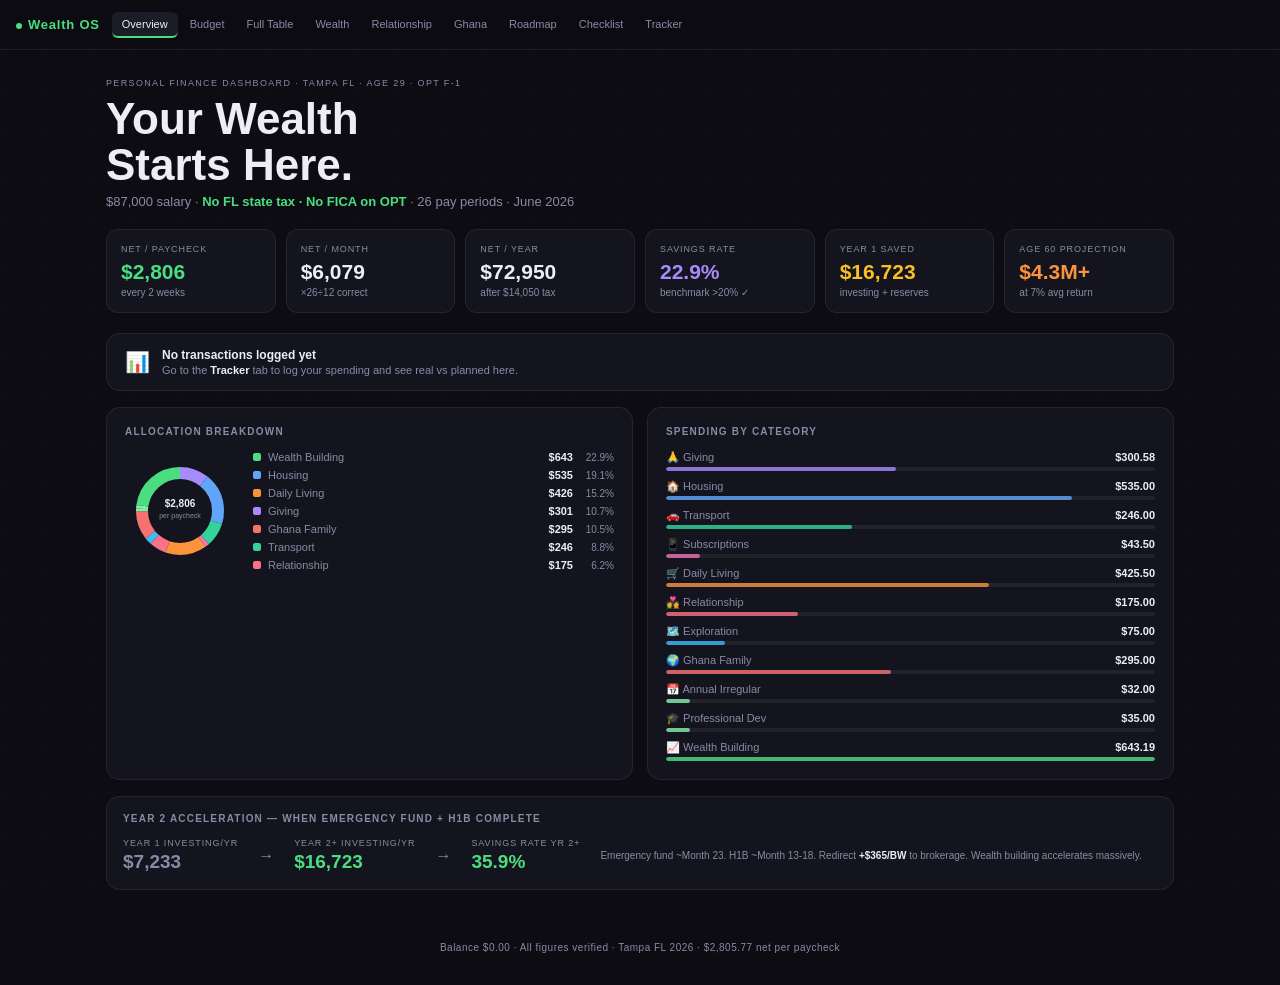
==== index.html @ f1caf2bc "Initial commit: WealthOS personal finance dashboard Pure HTML/CSS/vanilla JS single-page app with da" ====
<!DOCTYPE html>
<html lang="en">
<head>
  <meta charset="UTF-8">
  <meta name="viewport" content="width=device-width, initial-scale=1.0">
  <!-- SEO & Social -->
  <title>Wealth OS — Tampa 2026</title>
  <meta name="description" content="Personal finance and wealth management dashboard. $87K salary, F-1 OPT, Tampa FL — building wealth from day one.">
  <meta property="og:title" content="Wealth OS — Tampa 2026">
  <meta property="og:description" content="Personal finance dashboard: budget, wealth building, Ghana remittance, and 31-year roadmap.">
  <meta property="og:type" content="website">
  <meta name="theme-color" content="#4ade80">

  <!-- PWA -->
  <link rel="manifest" href="manifest.json">

  <!-- Stylesheets -->
  <link rel="stylesheet" href="css/styles.css">
  <link rel="stylesheet" href="css/print.css">
</head>
<body>

  <!-- Skip Navigation Link (accessibility) -->
  <a href="#overview" id="skip-link">Skip to main content</a>

  <!-- Navigation / Tablist -->
  <nav id="nav" aria-label="Dashboard sections">
    <span id="navbrand" aria-label="Wealth OS Dashboard"><span class="dot" aria-hidden="true"></span>Wealth OS</span>

    <div role="tablist" aria-label="Dashboard tabs" style="display:flex;gap:2px;flex-wrap:wrap">
      <button id="tab-overview"  class="ntab on" role="tab" data-tab="overview"  aria-selected="true"  aria-controls="overview">Overview</button>
      <button id="tab-budget"    class="ntab"    role="tab" data-tab="budget"    aria-selected="false" aria-controls="budget">Budget</button>
      <button id="tab-table"     class="ntab"    role="tab" data-tab="table"     aria-selected="false" aria-controls="table">Full Table</button>
      <button id="tab-wealth"    class="ntab"    role="tab" data-tab="wealth"    aria-selected="false" aria-controls="wealth">Wealth</button>
      <button id="tab-dating"    class="ntab"    role="tab" data-tab="dating"    aria-selected="false" aria-controls="dating">Relationship</button>
      <button id="tab-ghana"     class="ntab"    role="tab" data-tab="ghana"     aria-selected="false" aria-controls="ghana">Ghana</button>
      <button id="tab-roadmap"   class="ntab"    role="tab" data-tab="roadmap"   aria-selected="false" aria-controls="roadmap">Roadmap</button>
      <button id="tab-checklist" class="ntab"    role="tab" data-tab="checklist" aria-selected="false" aria-controls="checklist">Checklist</button>
      <button id="tab-tracker"   class="ntab"    role="tab" data-tab="tracker"   aria-selected="false" aria-controls="tracker">Tracker</button>
    </div>
  </nav>

  <main>

    <!-- ── Overview ───────────────────────────────────────────────────────── -->
    <section class="sec on" id="overview" role="tabpanel" aria-labelledby="tab-overview" aria-hidden="false" tabindex="-1">
      <div style="padding:8px 0 20px">
        <div style="font-size:9px;letter-spacing:.15em;text-transform:uppercase;color:var(--muted);margin-bottom:8px">
          Personal Finance Dashboard · Tampa FL · Age 29 · OPT F-1
        </div>
        <h1 style="font-size:clamp(26px,4vw,44px);font-weight:800;line-height:1.05;margin-bottom:6px">
          Your Wealth<br>Starts Here.
        </h1>
        <p style="font-size:13px;color:var(--muted)">
          $87,000 salary · <span style="color:var(--green);font-weight:600">No FL state tax · No FICA on OPT</span> · 26 pay periods · June 2026
        </p>
      </div>

      <div class="kgrid" id="kgrid" aria-label="Key financial metrics"></div>

      <!-- Live spending pulse — populated by renderOverviewTrackerPulse() -->
      <div id="overview-tracker-pulse" style="margin-bottom:16px"></div>

      <div class="g2">
        <div class="card fi">
          <div class="card-title">Allocation breakdown</div>
          <div class="donut-inner">
            <svg id="donutSvg" width="110" height="110" viewBox="0 0 110 110" style="flex-shrink:0"></svg>
            <div class="dleg" id="dleg" aria-label="Category allocation legend"></div>
          </div>
        </div>
        <div class="card fi">
          <div class="card-title">Spending by category</div>
          <div class="blist" id="blist"></div>
        </div>
      </div>

      <div class="accel" aria-label="Year 2 wealth acceleration summary">
        <div class="card-title">Year 2 acceleration — when emergency fund + H1B complete</div>
        <div class="acrow">
          <div class="acn"><div class="acl">Year 1 investing/yr</div><div class="acv" style="color:var(--muted)">$7,233</div></div>
          <div class="arr" aria-hidden="true">→</div>
          <div class="acn"><div class="acl">Year 2+ investing/yr</div><div class="acv" style="color:var(--green)">$16,723</div></div>
          <div class="arr" aria-hidden="true">→</div>
          <div class="acn"><div class="acl">Savings rate yr 2+</div><div class="acv" style="color:var(--green)">35.9%</div></div>
          <p class="acnote">Emergency fund ~Month 23. H1B ~Month 13-18. Redirect <strong style="color:var(--text)">+$365/BW</strong> to brokerage. Wealth building accelerates massively.</p>
        </div>
      </div>
    </section>

    <!-- ── Budget ──────────────────────────────────────────────────────────── -->
    <section class="sec" id="budget" role="tabpanel" aria-labelledby="tab-budget" aria-hidden="true" tabindex="-1">
      <div class="sbar">
        <label for="sinp" class="sr-only">Search budget items</label>
        <span class="sico" aria-hidden="true">⌕</span>
        <input class="sinp" type="search" id="sinp" placeholder="Search items..." autocomplete="off">
      </div>
      <div class="vtog" role="group" aria-label="Budget period view" id="budgetVtog">
        <button class="vtb on" aria-pressed="true"  data-view="bw">Biweekly</button>
        <button class="vtb"    aria-pressed="false" data-view="mo">Monthly</button>
        <button class="vtb"    aria-pressed="false" data-view="yr">Annual</button>
      </div>
      <div class="bgrid" id="bgrid"></div>
    </section>

    <!-- ── Full Table ──────────────────────────────────────────────────────── -->
    <section class="sec" id="table" role="tabpanel" aria-labelledby="tab-table" aria-hidden="true" tabindex="-1">
      <div class="vtog" role="group" aria-label="Table period view" id="tableVtog">
        <button class="vtb on" aria-pressed="true"  data-view="bw">Biweekly</button>
        <button class="vtb"    aria-pressed="false" data-view="mo">Monthly</button>
        <button class="vtb"    aria-pressed="false" data-view="yr">Annual</button>
      </div>
      <div class="table-actions">
        <button class="tact-btn primary" id="btnExportCSV" aria-label="Export budget table as CSV file">
          ↓ Export CSV
        </button>
        <button class="tact-btn" id="btnPrint" aria-label="Print this budget table">
          ⎙ Print
        </button>
      </div>
      <div class="card">
        <div class="twrap">
          <table id="ftable">
            <caption class="sr-only">Full budget breakdown — all income and expense line items</caption>
          </table>
        </div>
      </div>
    </section>

    <!-- ── Wealth ──────────────────────────────────────────────────────────── -->
    <section class="sec" id="wealth" role="tabpanel" aria-labelledby="tab-wealth" aria-hidden="true" tabindex="-1">
      <div class="pgrid" id="pgrid" aria-label="Wealth goal progress"></div>
      <div class="g2" style="margin-bottom:14px">
        <div class="card" style="grid-column:1/-1">
          <div class="card-title">Portfolio projection — 7% avg annual return</div>
          <div class="tl" id="tl" style="margin-top:8px" aria-label="31-year wealth projection timeline"></div>
        </div>
      </div>
      <div class="card">
        <div class="card-title">401k &amp; HSA — pre-tax, not in net budget — ask HR Day 1</div>
        <div style="font-size:11px;color:var(--muted);line-height:1.7;max-width:640px">
          <strong style="color:var(--text)">401k match:</strong> If employer matches 4% of $87K =
          <strong style="color:var(--green)">$3,480/yr FREE</strong>.
          Never appears in net take-home — HR deducts pre-tax. Contribute minimum to capture full match on Day 1.
          At 7% over 31 years = <strong style="color:var(--green)">+$380,000+</strong> at retirement.<br><br>
          <strong style="color:var(--text)">HSA:</strong> If employer offers High-Deductible Health Plan, open an HSA immediately.
          Triple tax advantage: pre-tax contributions, tax-free growth, tax-free medical withdrawals. 2026 limit: $4,150/yr.
        </div>
      </div>
    </section>

    <!-- ── Relationship ────────────────────────────────────────────────────── -->
    <section class="sec" id="dating" role="tabpanel" aria-labelledby="tab-dating" aria-hidden="true" tabindex="-1">
      <div class="kgrid" style="margin-bottom:20px" aria-label="Relationship budget metrics">
        <div class="kpi"><div class="kl">Dating/paycheck</div><div class="kv" style="color:var(--orange)">$175</div><div class="ks">6.2% of net</div></div>
        <div class="kpi"><div class="kl">Annual cost</div><div class="kv">$2,836</div><div class="ks">excl ring &amp; wedding</div></div>
        <div class="kpi"><div class="kl">Ring fund/yr</div><div class="kv" style="color:var(--gold)">$1,300</div><div class="ks">ready ~age 32</div></div>
        <div class="kpi"><div class="kl">Wedding fund/yr</div><div class="kv" style="color:var(--purple)">$650</div><div class="ks">target $8-12K</div></div>
      </div>
      <h2 class="sh">Budget breakdown</h2>
      <div class="dgrid" id="dbudg"></div>
      <h2 class="sh">Annual occasions</h2>
      <div class="dgrid" id="docc"></div>
      <h2 class="sh">Free &amp; cheap Tampa dates</h2>
      <div class="dgrid" id="dfree"></div>
      <h2 class="sh">Marriage milestones</h2>
      <div class="dgrid" id="dmarr"></div>
    </section>

    <!-- ── Ghana ──────────────────────────────────────────────────────────── -->
    <section class="sec" id="ghana" role="tabpanel" aria-labelledby="tab-ghana" aria-hidden="true" tabindex="-1">
      <div class="ghl" role="region" aria-label="Ghana family support overview">
        <div class="ghlt"><span aria-hidden="true">🌍</span> You carry 9 people. This is their lifeline.</div>
        <div class="ghpills" aria-label="Key remittance facts">
          <div class="ghp"><strong>$295/BW</strong> total</div>
          <div class="ghp"><strong>$7,670/yr</strong> annual</div>
          <div class="ghp"><strong>10.5%</strong> of net</div>
          <div class="ghp">Use <strong>Lemfi/Sendwave</strong> — fees 0-1%</div>
          <div class="ghp"><strong>NEVER</strong> Western Union (5-8% fees)</div>
          <div class="ghp">Drops to <strong>9.4%</strong> after emergency fund hits $1,500</div>
        </div>
      </div>
      <div class="bgrid" id="ggrid"></div>
      <div class="card" style="margin-top:14px">
        <div class="card-title">Long-term Ghana plan</div>
        <div id="gplan" style="display:flex;flex-direction:column;gap:12px;margin-top:4px"></div>
      </div>
    </section>

    <!-- ── Roadmap ────────────────────────────────────────────────────────── -->
    <section class="sec" id="roadmap" role="tabpanel" aria-labelledby="tab-roadmap" aria-hidden="true" tabindex="-1">
      <div class="rgrid" id="rgrid" aria-label="5-phase wealth and career roadmap"></div>
    </section>

    <!-- ── Checklist ──────────────────────────────────────────────────────── -->
    <section class="sec" id="checklist" role="tabpanel" aria-labelledby="tab-checklist" aria-hidden="true" tabindex="-1">
      <div style="margin-bottom:14px">
        <div style="font-size:9px;color:var(--muted);letter-spacing:.1em;text-transform:uppercase;margin-bottom:5px">Progress</div>
        <div class="cpbar" role="progressbar" aria-valuemin="0" aria-valuemax="100" aria-valuenow="0">
          <div class="cpfill" id="cpfill"></div>
        </div>
        <div id="ccount" style="font-size:10px;color:var(--muted);margin-top:4px" aria-live="polite" aria-atomic="true"></div>
      </div>
      <div class="clist" id="clist" aria-label="Action checklist — click to mark complete"></div>
    </section>


    <!-- ── Tracker ──────────────────────────────────────────────────────────── -->
    <section class="sec" id="tracker" role="tabpanel" aria-labelledby="tab-tracker" aria-hidden="true" tabindex="-1">

      <!-- Period navigation header -->
      <div id="tracker-period-header"></div>

      <!-- KPI summary -->
      <div class="kgrid" id="tracker-kpis" aria-label="Pay period spending summary"></div>

      <!-- Insights strip -->
      <div class="card" style="margin-bottom:14px;padding:12px 16px">
        <div class="card-title" style="margin-bottom:8px">Pulse</div>
        <div id="tracker-insights"></div>
      </div>

      <div class="g2" style="margin-bottom:14px">
        <!-- Add transaction form -->
        <div class="card fi">
          <div class="card-title">Log a transaction</div>
          <div id="tracker-form-container" style="margin-top:10px"></div>
        </div>

        <!-- Planned vs Actual chart -->
        <div class="card fi" style="overflow-y:auto;max-height:520px">
          <div class="card-title">Planned vs actual — this period</div>
          <div id="tracker-chart" style="margin-top:10px"></div>
        </div>
      </div>

      <!-- Transaction log -->
      <div class="card">
        <div class="card-title">Transaction log</div>
        <div id="tracker-log"></div>
      </div>

      <!-- Backup & Restore -->
      <div id="tracker-backup"></div>

    </section>

  </main>

  <footer style="text-align:center;padding:32px 16px;font-size:10px;color:var(--muted);letter-spacing:.05em;position:relative;z-index:1" role="contentinfo">
    Balance $0.00 · All figures verified · Tampa FL 2026 · $2,805.77 net per paycheck
  </footer>

  <!-- Scripts: data first, then tracker, then app logic -->
  <script src="js/data.js" defer></script>
  <script src="js/tracker.js" defer></script>
  <script src="js/app.js" defer></script>

</body>
</html>
---- css/styles.css ----
/* ─── Reset & Design Tokens ──────────────────────────────────────────────── */
*, *::before, *::after { margin: 0; padding: 0; box-sizing: border-box; }

:root {
  --bg:     #0c0c12;
  --surf:   #14141e;
  --surf2:  #1c1c28;
  --border: rgba(255,255,255,0.07);
  --brig:   rgba(255,255,255,0.13);
  --text:   #ededf5;
  --muted:  #8a8aa6; /* WCAG AA: 5.3:1 on --bg — upgraded from #6a6a80 (3.8:1 fail) */
  --green:  #4ade80;
  --purple: #a78bfa;
  --orange: #fb923c;
  --gold:   #fbbf24;
  --red:    #f87171;
  --blue:   #60a5fa;
  --teal:   #2dd4bf;
  --pink:   #f472b6;
}

/* ─── Base ───────────────────────────────────────────────────────────────── */
body {
  font-family: -apple-system, BlinkMacSystemFont, 'Segoe UI', sans-serif;
  background: var(--bg);
  color: var(--text);
  min-height: 100vh;
}
/* overflow-x:hidden removed — can break position:sticky and clip fixed children */

body::before {
  content: '';
  position: fixed;
  inset: 0;
  background-image:
    linear-gradient(rgba(255,255,255,0.012) 1px, transparent 1px),
    linear-gradient(90deg, rgba(255,255,255,0.012) 1px, transparent 1px);
  background-size: 44px 44px;
  pointer-events: none;
  z-index: 0;
}

/* ─── Accessibility Utilities ─────────────────────────────────────────────── */
.sr-only {
  position: absolute;
  width: 1px;
  height: 1px;
  padding: 0;
  margin: -1px;
  overflow: hidden;
  clip: rect(0,0,0,0);
  white-space: nowrap;
  border: 0;
}

/* Skip link — visible on focus only */
#skip-link {
  position: absolute;
  top: -100%;
  left: 16px;
  z-index: 200;
  padding: 8px 16px;
  background: var(--green);
  color: #000;
  font-weight: 700;
  font-size: 13px;
  border-radius: 0 0 8px 8px;
  text-decoration: none;
  transition: top 0.15s;
}
#skip-link:focus {
  top: 0;
}

/* Focus visible — keyboard users get a clear ring */
:focus-visible {
  outline: 2px solid var(--green);
  outline-offset: 2px;
}
:focus:not(:focus-visible) {
  outline: none;
}

/* ─── Navigation ──────────────────────────────────────────────────────────── */
#nav {
  position: sticky;
  top: 0;
  z-index: 50;
  background: rgba(12,12,18,0.95);
  border-bottom: 1px solid var(--border);
  padding: 0 16px;
  display: flex;
  align-items: center;
  gap: 2px;
  min-height: 50px;
  flex-wrap: wrap;
}

/* Backdrop-filter with progressive enhancement fallback */
@supports (backdrop-filter: blur(1px)) {
  #nav { backdrop-filter: blur(16px); }
}
@supports not (backdrop-filter: blur(1px)) {
  #nav { background: rgba(12,12,18,0.98); }
}

#navbrand {
  font-size: 13px;
  font-weight: 700;
  color: var(--green);
  letter-spacing: .06em;
  margin-right: 10px;
  white-space: nowrap;
}

.ntab {
  font-size: 11px;
  font-weight: 500;
  color: var(--muted);
  background: none;
  border: none;
  cursor: pointer;
  padding: 6px 10px;
  border-radius: 6px;
  transition: color .15s, background-color .15s, border-color .15s; /* explicit — avoids animating layout props */
  white-space: nowrap;
  border-bottom: 2px solid transparent;
}
.ntab:hover  { color: var(--text); background: var(--surf2); }
.ntab.on     { color: var(--text); background: var(--surf2); border-bottom-color: var(--green); }

/* ─── Sections / Tab Panels ──────────────────────────────────────────────── */
.sec {
  display: none;
  padding: 20px 16px;
  max-width: 1100px;
  margin: 0 auto;
  position: relative;
  z-index: 1;
}
.sec.on { display: block; }
.sec:focus:not(:focus-visible) { outline: none; } /* Suppress mouse-click outline only; keyboard focus ring preserved */

/* ─── Cards ───────────────────────────────────────────────────────────────── */
.card {
  background: var(--surf);
  border: 1px solid var(--border);
  border-radius: 14px;
  padding: 18px;
  transition: border-color .2s;
}
.card:hover { border-color: var(--brig); }

.card-title {
  font-size: 10px;
  letter-spacing: .12em;
  text-transform: uppercase;
  color: var(--muted);
  margin-bottom: 14px;
  font-weight: 600;
}

/* ─── KPI Grid ────────────────────────────────────────────────────────────── */
.kgrid { display: grid; grid-template-columns: repeat(auto-fit, minmax(140px,1fr)); gap: 10px; margin-bottom: 20px; }

.kpi {
  background: var(--surf);
  border: 1px solid var(--border);
  border-radius: 12px;
  padding: 14px;
  transition: border-color .2s, transform .2s; /* explicit — avoids reflow-triggering transitions */
}
.kpi:hover { border-color: var(--brig); transform: translateY(-1px); }

.kl { font-size: 9px; letter-spacing: .1em; text-transform: uppercase; color: var(--muted); margin-bottom: 6px; }
.kv { font-size: 21px; font-weight: 700; }
.ks { font-size: 10px; color: var(--muted); margin-top: 3px; }

/* ─── 2-Column Grid ──────────────────────────────────────────────────────── */
.g2 { display: grid; grid-template-columns: 1fr 1fr; gap: 14px; margin-bottom: 16px; }
@media (max-width: 600px) { .g2 { grid-template-columns: 1fr; } }

/* ─── Donut Chart ─────────────────────────────────────────────────────────── */
.donut-inner { display: flex; align-items: center; gap: 18px; }
.dleg        { flex: 1; display: flex; flex-direction: column; gap: 6px; }
.dli         { display: flex; align-items: center; gap: 7px; font-size: 11px; }
.dlid        { width: 8px; height: 8px; border-radius: 2px; flex-shrink: 0; }
.dlin        { flex: 1; color: var(--muted); }
.dliv        { font-size: 11px; font-weight: 600; }
.dlip        { font-size: 10px; color: var(--muted); min-width: 34px; text-align: right; }

/* ─── Spending Bars ───────────────────────────────────────────────────────── */
.blist { display: flex; flex-direction: column; gap: 9px; }
.bitem .bh { display: flex; justify-content: space-between; font-size: 11px; margin-bottom: 3px; }
.bname  { color: var(--muted); }
.bamnt  { font-weight: 600; }
.btrack { height: 4px; background: rgba(255,255,255,0.06); border-radius: 99px; overflow: hidden; }
.bfill  { height: 100%; border-radius: 99px; }

/* ─── View Toggle (Biweekly / Monthly / Annual) ──────────────────────────── */
.vtog {
  display: flex;
  gap: 3px;
  background: var(--surf);
  border: 1px solid var(--border);
  border-radius: 7px;
  padding: 3px;
  margin-bottom: 16px;
  width: fit-content;
}
.vtb {
  font-size: 11px;
  font-weight: 500;
  color: var(--muted);
  background: none;
  border: none;
  cursor: pointer;
  padding: 4px 11px;
  border-radius: 5px;
  transition: all .15s;
}
.vtb.on { background: var(--surf2); color: var(--text); }

/* ─── Budget Grid ─────────────────────────────────────────────────────────── */
.bgrid { display: grid; grid-template-columns: repeat(auto-fill, minmax(300px,1fr)); gap: 10px; }

.bcard {
  background: var(--surf);
  border: 1px solid var(--border);
  border-radius: 14px;
  overflow: hidden;
  transition: border-color .2s, transform .2s, box-shadow .2s; /* explicit properties only */
}
.bcard:hover { border-color: var(--brig); transform: translateY(-2px); box-shadow: 0 8px 24px rgba(0,0,0,.3); }

.bch     { padding: 12px 14px; display: flex; align-items: center; justify-content: space-between; border-bottom: 1px solid var(--border); }
.bchl    { display: flex; align-items: center; gap: 8px; }
.bcname  { font-size: 13px; font-weight: 700; }
.bcpct   { font-size: 10px; color: var(--muted); background: var(--surf2); padding: 1px 6px; border-radius: 4px; }
.bctot   { font-size: 13px; font-weight: 700; color: var(--green); }
.bcbar   { height: 2px; margin: 0 14px 6px; }

.bitem2 { display: flex; align-items: flex-start; justify-content: space-between; padding: 5px 14px; transition: background .1s; }
.bitem2:hover { background: rgba(255,255,255,.02); }

.biml   { display: flex; align-items: flex-start; gap: 7px; flex: 1; }
.bimd   { width: 5px; height: 5px; border-radius: 50%; background: var(--border); flex-shrink: 0; margin-top: 4px; }
.bimd.b { background: var(--purple); }
.bimn   { font-size: 11px; color: var(--muted); line-height: 1.3; }
.bimno  { font-size: 9px; color: rgba(138,138,166,.7); margin-top: 1px; }
.bima   { font-size: 12px; font-weight: 600; flex-shrink: 0; padding-left: 8px; }
.bima.z { color: var(--red); opacity: .7; }

/* Health insurance inline editor */
.hi-edit {
  font-size: 12px;
  font-weight: 600;
  flex-shrink: 0;
  padding-left: 8px;
  color: var(--red);
  opacity: .8;
  cursor: pointer;
  text-decoration: underline dotted;
}
.hi-edit:hover { opacity: 1; }
.hi-inp {
  width: 130px;
  padding: 3px 7px;
  background: var(--surf2);
  border: 1px solid var(--brig);
  border-radius: 5px;
  color: var(--text);
  font-size: 12px;
  outline: none;
}
.hi-inp:focus { border-color: var(--green); }

/* ─── Search Bar ──────────────────────────────────────────────────────────── */
.sbar { position: relative; margin-bottom: 14px; }
.sinp {
  width: 100%;
  padding: 9px 12px 9px 32px;
  background: var(--surf);
  border: 1px solid var(--border);
  border-radius: 9px;
  color: var(--text);
  font-size: 12px;
  outline: none;
  transition: border-color .2s;
}
.sinp:focus { border-color: var(--brig); }
.sico {
  position: absolute;
  left: 10px;
  top: 50%;
  transform: translateY(-50%);
  color: var(--muted);
  font-size: 13px;
  pointer-events: none;
}

/* ─── Table ───────────────────────────────────────────────────────────────── */
.twrap { overflow-x: auto; }

table  { width: 100%; border-collapse: collapse; font-size: 11px; }
thead th {
  font-size: 9px;
  letter-spacing: .1em;
  text-transform: uppercase;
  color: var(--muted);
  padding: 7px 10px;
  border-bottom: 1px solid var(--border);
  text-align: right;
  font-weight: 600;
}
thead th:first-child { text-align: left; }
tbody tr { border-bottom: 1px solid rgba(255,255,255,.025); }
tbody tr:hover { background: rgba(255,255,255,.018); }
tbody td { padding: 7px 10px; color: var(--muted); text-align: right; }
tbody td:first-child { text-align: left; color: var(--text); }

.sr td, .sr th { font-weight: 700; background: var(--surf2); color: var(--text); }
.sr th { text-align: left; padding: 7px 10px; }
.tg { color: var(--green) !important; font-weight: 700; }
.tm { color: var(--muted) !important; font-size: 10px !important; }

/* Table action buttons */
.table-actions { display: flex; gap: 8px; margin-bottom: 12px; }
.tact-btn {
  font-size: 11px;
  font-weight: 600;
  padding: 6px 14px;
  border-radius: 7px;
  border: 1px solid var(--border);
  background: var(--surf);
  color: var(--text);
  cursor: pointer;
  transition: all .15s;
}
.tact-btn:hover { border-color: var(--brig); background: var(--surf2); }
.tact-btn.primary { background: rgba(74,222,128,.1); border-color: rgba(74,222,128,.3); color: var(--green); }
.tact-btn.primary:hover { background: rgba(74,222,128,.18); }

/* ─── Portfolio / Wealth Grid ─────────────────────────────────────────────── */
.pgrid { display: grid; grid-template-columns: repeat(auto-fill, minmax(200px,1fr)); gap: 10px; margin-bottom: 18px; }
.pc    { background: var(--surf); border: 1px solid var(--border); border-radius: 12px; padding: 14px; }
.pcl   { font-size: 10px; color: var(--muted); margin-bottom: 3px; }
.pca   { font-size: 19px; font-weight: 700; margin-bottom: 2px; }
.pcs   { font-size: 10px; color: var(--muted); margin-bottom: 8px; }
.pbar  { height: 3px; background: rgba(255,255,255,.06); border-radius: 99px; overflow: hidden; }
.pfill { height: 100%; border-radius: 99px; }
.pcpct { font-size: 9px; color: var(--muted); margin-top: 4px; }

/* ─── Timeline ────────────────────────────────────────────────────────────── */
.tl { position: relative; padding-left: 20px; }
.tl::before { content: ''; position: absolute; left: 0; top: 6px; bottom: 6px; width: 1px; background: var(--border); }
.tli { position: relative; margin-bottom: 18px; }
.tli::before {
  content: '';
  position: absolute;
  left: -24px; top: 5px;
  width: 8px; height: 8px;
  border-radius: 50%;
  border: 1.5px solid var(--brig);
  background: var(--bg);
  transition: all .2s;
}
.tli:hover::before { background: var(--green); border-color: var(--green); box-shadow: 0 0 8px var(--green); }
.tla { font-size: 9px; color: var(--muted); letter-spacing: .08em; text-transform: uppercase; margin-bottom: 2px; }
.tlp { font-size: 18px; font-weight: 700; color: var(--green); margin-bottom: 2px; }
.tls { font-size: 11px; color: var(--muted); }

/* ─── Dating Cards ────────────────────────────────────────────────────────── */
.dgrid { display: grid; grid-template-columns: repeat(auto-fill, minmax(230px,1fr)); gap: 10px; margin-bottom: 24px; }
.dc    { background: var(--surf); border: 1px solid var(--border); border-radius: 12px; padding: 14px; transition: all .2s; }
.dc:hover { border-color: var(--brig); }
.dtag  { font-size: 9px; letter-spacing: .1em; text-transform: uppercase; color: var(--orange); margin-bottom: 6px; }
.dtit  { font-size: 13px; font-weight: 600; margin-bottom: 3px; }
.dbud  { font-size: 14px; font-weight: 700; color: var(--green); }
.dnote { font-size: 10px; color: var(--muted); margin-top: 4px; line-height: 1.4; }
.ftag  { display: inline-block; background: rgba(74,222,128,.1); color: var(--green); font-size: 9px; padding: 1px 6px; border-radius: 4px; margin-bottom: 4px; }

/* ─── Ghana Highlight Banner ─────────────────────────────────────────────── */
.ghl  { background: linear-gradient(135deg,rgba(248,113,113,.07),rgba(248,113,113,.02)); border: 1px solid rgba(248,113,113,.2); border-radius: 12px; padding: 14px; margin-bottom: 18px; }
.ghlt { font-size: 14px; font-weight: 700; color: var(--red); margin-bottom: 8px; }
.ghpills { display: flex; flex-wrap: wrap; gap: 6px; }
.ghp  { font-size: 10px; background: rgba(255,255,255,.04); border: 1px solid var(--border); border-radius: 5px; padding: 3px 8px; color: var(--muted); }
.ghp strong { color: var(--text); }

/* ─── Roadmap Grid ────────────────────────────────────────────────────────── */
.rgrid { display: grid; grid-template-columns: repeat(auto-fill, minmax(260px,1fr)); gap: 10px; }
.rc    { background: var(--surf); border: 1px solid var(--border); border-radius: 12px; padding: 14px; transition: all .2s; }
.rc:hover { border-color: var(--brig); }
.rph   { font-size: 9px; letter-spacing: .12em; text-transform: uppercase; margin-bottom: 8px; font-weight: 600; }
.rit   { display: flex; align-items: flex-start; gap: 7px; font-size: 11px; color: var(--muted); line-height: 1.4; margin-bottom: 6px; }
.rd    { width: 4px; height: 4px; border-radius: 50%; background: var(--green); flex-shrink: 0; margin-top: 5px; }
.rd.o  { background: var(--orange); }
.rd.p  { background: var(--purple); }
.rd.t  { background: var(--teal); }

/* ─── Checklist ───────────────────────────────────────────────────────────── */
.clist { display: flex; flex-direction: column; gap: 7px; }
.ci {
  display: flex;
  align-items: flex-start;
  gap: 9px;
  background: var(--surf);
  border: 1px solid var(--border);
  border-radius: 9px;
  padding: 11px 12px;
  transition: all .2s;
  cursor: pointer;
}
.ci:hover  { border-color: var(--brig); }
.ci.done   { opacity: .5; border-color: rgba(74,222,128,.15); }

.cbox      { width: 17px; height: 17px; border-radius: 4px; border: 1.5px solid var(--brig); display: flex; align-items: center; justify-content: center; flex-shrink: 0; margin-top: 1px; transition: all .2s; }
.ci.done .cbox { background: var(--green); border-color: var(--green); }
.ctick     { display: none; font-size: 9px; font-weight: 800; color: #000; }
.ci.done .ctick { display: block; }

.cc    { flex: 1; }
.ctit  { font-size: 12px; font-weight: 600; margin-bottom: 2px; }
.cdesc { font-size: 10px; color: var(--muted); line-height: 1.4; }

.ctag  { font-size: 8px; letter-spacing: .07em; text-transform: uppercase; padding: 2px 6px; border-radius: 4px; flex-shrink: 0; margin-top: 1px; font-weight: 600; }
.tu    { background: rgba(248,113,113,.12); color: var(--red); }
.t1    { background: rgba(251,191,36,.12);  color: var(--gold); }
.t2    { background: rgba(167,139,250,.12); color: var(--purple); }
.t3    { background: rgba(74,222,128,.12);  color: var(--green); }

.cpbar  { height: 3px; background: rgba(255,255,255,.06); border-radius: 99px; overflow: hidden; max-width: 280px; margin: 6px 0; }
.cpfill { height: 100%; background: var(--green); border-radius: 99px; transition: width .4s; }

/* ─── Acceleration Panel ──────────────────────────────────────────────────── */
.accel  { background: var(--surf); border: 1px solid var(--border); border-radius: 14px; padding: 16px; margin-top: 14px; }
.acrow  { display: flex; gap: 20px; flex-wrap: wrap; align-items: center; }
.acn .acl { font-size: 9px; letter-spacing: .1em; text-transform: uppercase; color: var(--muted); margin-bottom: 3px; }
.acn .acv { font-size: 19px; font-weight: 700; }
.arr    { color: var(--muted); font-size: 16px; display: flex; align-items: center; }
.acnote { font-size: 10px; color: var(--muted); flex: 1; min-width: 160px; line-height: 1.5; }

/* ─── Section Header ──────────────────────────────────────────────────────── */
.sh { font-size: 10px; letter-spacing: .12em; text-transform: uppercase; color: var(--muted); margin-bottom: 10px; font-weight: 600; }

/* ─── Animations ──────────────────────────────────────────────────────────── */
@keyframes fadein { from { opacity: 0; transform: translateY(10px); } to { opacity: 1; transform: translateY(0); } }
.fi { animation: fadein .4s both; }

@keyframes pulse { 0%, 100% { opacity: 1; } 50% { opacity: .3; } }
.dot { width: 6px; height: 6px; border-radius: 50%; background: var(--green); display: inline-block; margin-right: 6px; animation: pulse 2s infinite; }

/* ─── Scrollbar ───────────────────────────────────────────────────────────── */
::-webkit-scrollbar       { width: 4px; height: 4px; }
::-webkit-scrollbar-track { background: transparent; }
::-webkit-scrollbar-thumb { background: var(--brig); border-radius: 2px; }

/* ─── Responsive: Tablet (768px) ─────────────────────────────────────────── */
@media (max-width: 768px) {
  #nav { flex-wrap: wrap; padding: 4px 12px 6px; gap: 2px; }
  .ntab { font-size: 10px; padding: 5px 8px; }
  .bgrid { grid-template-columns: 1fr; }
  .pgrid { grid-template-columns: repeat(auto-fill, minmax(160px,1fr)); }
  .dgrid { grid-template-columns: 1fr; }
  .rgrid { grid-template-columns: 1fr; }
}

/* ─── Responsive: Small phone (480px) ────────────────────────────────────── */
@media (max-width: 480px) {
  #nav { padding: 4px 10px 6px; }
  #navbrand { font-size: 12px; margin-right: 6px; }
  .ntab { font-size: 10px; padding: 4px 7px; }
}

/* ─── Responsive: Mobile (600px) ─────────────────────────────────────────── */
@media (max-width: 600px) {
  .g2    { grid-template-columns: 1fr; }
  .kgrid { grid-template-columns: repeat(auto-fit, minmax(120px,1fr)); }
  .table-actions { flex-direction: column; }
  .acrow { flex-direction: column; gap: 10px; }
  .donut-inner { flex-direction: column; align-items: flex-start; }
}

/* ─── Tracker Tab ─────────────────────────────────────────────────────────── */

/* Period navigation header */
.tph {
  display: flex;
  align-items: center;
  gap: 12px;
  padding: 14px 16px;
  background: var(--surf);
  border: 1px solid var(--border);
  border-radius: 12px;
  margin-bottom: 16px;
}
.tpnav {
  background: none;
  border: 1px solid var(--border);
  color: var(--muted);
  font-size: 12px;
  padding: 6px 14px;
  border-radius: 8px;
  cursor: pointer;
  white-space: nowrap;
  transition: color .15s, border-color .15s, background-color .15s;
}
.tpnav:hover:not([disabled]) { color: var(--text); border-color: var(--brig); background: var(--surf2); }
.tpnav[disabled]              { opacity: .3; cursor: not-allowed; }
.tphc  { flex: 1; text-align: center; }
.tphl  { font-size: 14px; font-weight: 700; color: var(--text); }
.tphd  { font-size: 11px; color: var(--muted); margin-top: 2px; }
.tphb  { font-size: 11px; color: var(--muted); margin-top: 5px; font-family: monospace; }
.tphb-past { font-style: italic; }
.tphbar    { color: var(--green); letter-spacing: -1px; }
.tph-day   { color: var(--text); font-weight: 600; font-family: inherit; letter-spacing: 0; }

/* Insights strip */
.tins-item {
  display: flex;
  align-items: center;
  gap: 8px;
  font-size: 12px;
  padding: 4px 0;
}

/* Add transaction form */
.txn-form { display: flex; flex-direction: column; gap: 9px; }
.txn-row  { display: flex; align-items: center; gap: 8px; }
.txn-label {
  width: 78px;
  flex-shrink: 0;
  font-size: 11px;
  color: var(--muted);
  text-align: right;
}
.txn-inp,
.txn-sel {
  flex: 1;
  background: var(--surf2);
  border: 1px solid var(--border);
  border-radius: 8px;
  padding: 8px 10px;
  color: var(--text);
  font-size: 13px;
  font-family: inherit;
  outline: none;
  transition: border-color .15s;
}
.txn-inp:focus,
.txn-sel:focus  { border-color: var(--brig); }
.txn-inp::placeholder { color: var(--muted); }
.txn-err   { font-size: 11px; color: var(--red); min-height: 14px; padding-left: 86px; }
.txn-submit {
  margin-top: 4px;
  padding: 10px;
  background: var(--green);
  color: #0c0c12;
  font-weight: 700;
  font-size: 13px;
  font-family: inherit;
  border: none;
  border-radius: 8px;
  cursor: pointer;
  transition: opacity .15s;
}
.txn-submit:hover { opacity: .85; }

.txn-cancel {
  padding: 10px 14px;
  background: var(--surf2);
  color: var(--muted);
  font-size: 13px;
  font-family: inherit;
  border: 1px solid var(--border);
  border-radius: 8px;
  cursor: pointer;
  transition: color .15s, border-color .15s;
  white-space: nowrap;
}
.txn-cancel:hover { color: var(--text); border-color: var(--brig); }

/* Planned vs Actual chart */
.tcat        { margin-bottom: 13px; }
.tcath       { display: flex; justify-content: space-between; align-items: baseline; margin-bottom: 4px; }
.tcatn       { font-size: 12px; color: var(--text); }
.tcats       { font-size: 11px; font-weight: 600; }
.tcattrack   {
  position: relative;
  height: 18px;
  background: var(--surf2);
  border-radius: 4px;
  overflow: hidden;
  margin-bottom: 3px;
}
.tcatplan-bar {
  position: absolute;
  top: 0; left: 0;
  height: 100%;
  background: rgba(255,255,255,0.07);
  border-radius: 4px;
}
.tcatact-bar {
  position: absolute;
  top: 0; left: 0;
  height: 100%;
  border-radius: 4px;
  opacity: .85;
  transition: width .4s ease;
}
.tcatfig      { display: flex; justify-content: space-between; font-size: 10px; color: var(--muted); }
.tcatfig-act  { font-weight: 600; }

/* Transaction log */
.tno-txn   { font-size: 12px; color: var(--muted); padding: 24px 0; text-align: center; }
.tlog      { display: flex; flex-direction: column; }
.tlog-head {
  display: grid;
  grid-template-columns: 52px 1fr 130px 90px 56px;
  gap: 8px;
  font-size: 10px;
  color: var(--muted);
  text-transform: uppercase;
  letter-spacing: .05em;
  padding: 6px 4px;
  border-bottom: 1px solid var(--border);
}
.tlog-row {
  display: grid;
  grid-template-columns: 52px 1fr 130px 90px 56px;
  gap: 8px;
  font-size: 12px;
  padding: 4px 4px;
  border-bottom: 1px solid var(--border);
  align-items: center;
}
.tlog-row:last-child { border-bottom: none; }
.tlog-date  { color: var(--muted); font-size: 11px; }
.tlog-desc  { overflow: hidden; text-overflow: ellipsis; white-space: nowrap; }
.tlog-cat   { color: var(--muted); font-size: 11px; overflow: hidden; text-overflow: ellipsis; white-space: nowrap; }
.tlog-amt   { font-weight: 600; font-variant-numeric: tabular-nums; }
.tlog-right { text-align: right; }
.tlog-empty { color: var(--muted); }
.tlog-actions { display: flex; align-items: center; gap: 2px; justify-content: flex-end; }
.tlog-edit,
.tlog-del {
  background: none;
  border: none;
  color: var(--muted);
  cursor: pointer;
  font-size: 12px;
  padding: 8px 6px;
  min-width: 36px;
  min-height: 36px;
  border-radius: 4px;
  transition: color .15s;
  display: flex;
  align-items: center;
  justify-content: center;
}
.tlog-edit:hover { color: var(--blue); }
.tlog-del:hover  { color: var(--red); }
.tlog-export { padding: 10px 4px 2px; }

/* Responsive: hide category column on small screens */
@media (max-width: 500px) {
  .tlog-head { grid-template-columns: 44px 1fr 80px 56px; }
  .tlog-row  { grid-template-columns: 44px 1fr 80px 56px; }
  .tlog-head span:nth-child(3),
  .tlog-row  .tlog-cat { display: none; }
  .tph { gap: 8px; padding: 10px 12px; }
  .tpnav { padding: 5px 10px; }
}
---- css/print.css ----
/* ─── Print Styles — WealthOS Dashboard ─────────────────────────────────── */
@media print {
  /* Hide interactive UI chrome */
  #nav,
  #skip-link,
  .vtog,
  .sbar,
  .table-actions,
  .tact-btn,
  body::before {
    display: none !important;
  }

  /* Reset layout for print */
  body {
    background: #fff !important;
    color: #111 !important;
    font-size: 10pt;
  }

  /* Show only the active section */
  .sec { display: none !important; }
  .sec.on { display: block !important; }

  /* Force white background on all surfaces */
  .card,
  .bcard,
  .kpi,
  .pc,
  .dc,
  .rc,
  .ci {
    background: #fff !important;
    border-color: #ccc !important;
    box-shadow: none !important;
  }

  /* Table formatting */
  table { width: 100%; border-collapse: collapse; font-size: 9pt; }
  thead th { border-bottom: 2px solid #333; padding: 5px 8px; font-size: 8pt; color: #555; }
  tbody td { padding: 4px 8px; border-bottom: 1px solid #eee; color: #333; }
  tbody tr:hover { background: none; }

  /* Section header rows */
  .sr th, .sr td { background: #f5f5f5 !important; color: #111 !important; font-weight: 700; }

  /* Colors work on print */
  .tg { color: #16a34a !important; }

  /* KPI values */
  .kv { font-size: 16pt; }
  .kgrid { grid-template-columns: repeat(3, 1fr); }

  /* Print header */
  .sec.on::before {
    content: "Wealth OS — Tampa 2026 · Printed " attr(data-print-date);
    display: block;
    font-size: 8pt;
    color: #777;
    margin-bottom: 12px;
    border-bottom: 1px solid #ddd;
    padding-bottom: 8px;
  }

  /* Page breaks */
  .bcard  { page-break-inside: avoid; break-inside: avoid; }
  .kpi    { page-break-inside: avoid; break-inside: avoid; }
  .tli    { page-break-inside: avoid; break-inside: avoid; }
  .rc     { page-break-inside: avoid; break-inside: avoid; }
  .ci     { page-break-inside: avoid; break-inside: avoid; }

  /* Collapse animations */
  .fi     { animation: none !important; opacity: 1 !important; transform: none !important; }
  .dot    { animation: none !important; }

  /* Muted text readable on white */
  .muted, .kl, .ks, .bname, .bimn, .bimno, .card-title, .pcl, .pcs, .ks, .tls, .tla, .dnote, .cdesc, .acnote {
    color: #555 !important;
  }
}
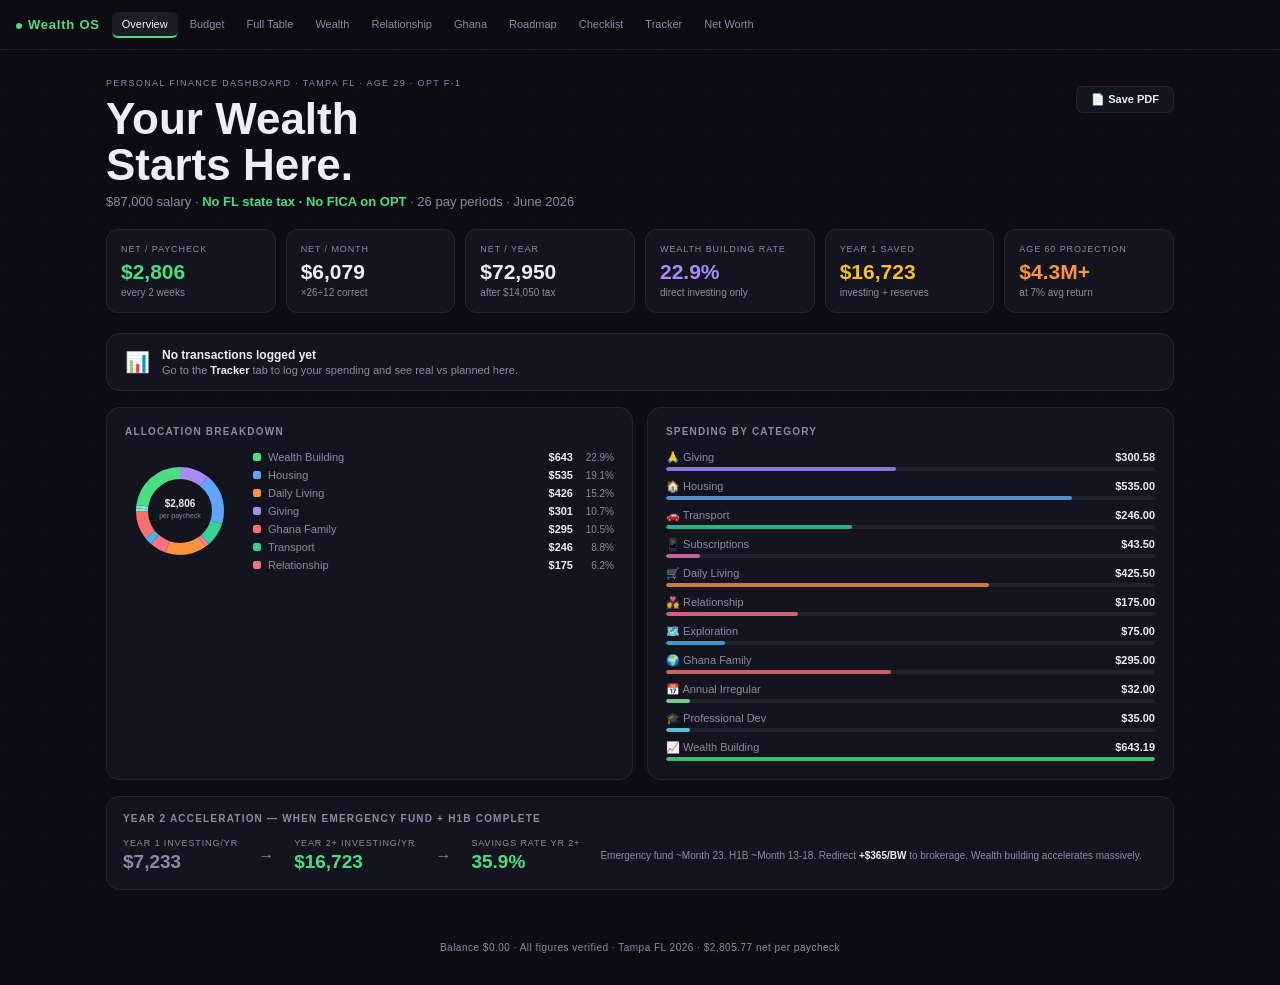
==== commit 453d8ad2: "Add networth module and update app, tracker, and service worker Co-Authored-By: Claude Sonnet 4.6 <n" ====
--- a/index.html
+++ b/index.html
@@ -37,6 +37,7 @@
       <button id="tab-roadmap"   class="ntab"    role="tab" data-tab="roadmap"   aria-selected="false" aria-controls="roadmap">Roadmap</button>
       <button id="tab-checklist" class="ntab"    role="tab" data-tab="checklist" aria-selected="false" aria-controls="checklist">Checklist</button>
       <button id="tab-tracker"   class="ntab"    role="tab" data-tab="tracker"   aria-selected="false" aria-controls="tracker">Tracker</button>
+      <button id="tab-networth"  class="ntab"    role="tab" data-tab="networth"  aria-selected="false" aria-controls="networth">Net Worth</button>
     </div>
   </nav>
 
@@ -44,16 +45,19 @@
 
     <!-- ── Overview ───────────────────────────────────────────────────────── -->
     <section class="sec on" id="overview" role="tabpanel" aria-labelledby="tab-overview" aria-hidden="false" tabindex="-1">
-      <div style="padding:8px 0 20px">
-        <div style="font-size:9px;letter-spacing:.15em;text-transform:uppercase;color:var(--muted);margin-bottom:8px">
-          Personal Finance Dashboard · Tampa FL · Age 29 · OPT F-1
-        </div>
-        <h1 style="font-size:clamp(26px,4vw,44px);font-weight:800;line-height:1.05;margin-bottom:6px">
-          Your Wealth<br>Starts Here.
-        </h1>
-        <p style="font-size:13px;color:var(--muted)">
-          $87,000 salary · <span style="color:var(--green);font-weight:600">No FL state tax · No FICA on OPT</span> · 26 pay periods · June 2026
-        </p>
+      <div style="padding:8px 0 20px;display:flex;justify-content:space-between;align-items:flex-start;gap:12px">
+        <div>
+          <div style="font-size:9px;letter-spacing:.15em;text-transform:uppercase;color:var(--muted);margin-bottom:8px">
+            Personal Finance Dashboard · Tampa FL · Age 29 · OPT F-1
+          </div>
+          <h1 style="font-size:clamp(26px,4vw,44px);font-weight:800;line-height:1.05;margin-bottom:6px">
+            Your Wealth<br>Starts Here.
+          </h1>
+          <p style="font-size:13px;color:var(--muted)">
+            $87,000 salary · <span style="color:var(--green);font-weight:600">No FL state tax · No FICA on OPT</span> · 26 pay periods · June 2026
+          </p>
+        </div>
+        <button id="btnPrintOverview" class="tact-btn" style="white-space:nowrap;flex-shrink:0;margin-top:8px" aria-label="Print or save overview as PDF">📄 Save PDF</button>
       </div>
 
       <div class="kgrid" id="kgrid" aria-label="Key financial metrics"></div>
@@ -214,6 +218,9 @@
       <!-- KPI summary -->
       <div class="kgrid" id="tracker-kpis" aria-label="Pay period spending summary"></div>
 
+      <!-- Period notes — auto-saved per pay period -->
+      <div id="tracker-notes-wrap" style="margin-bottom:14px"></div>
+
       <!-- Insights strip -->
       <div class="card" style="margin-bottom:14px;padding:12px 16px">
         <div class="card-title" style="margin-bottom:8px">Pulse</div>
@@ -245,15 +252,42 @@
 
     </section>
 
+    <!-- ── Net Worth ─────────────────────────────────────────────────────────── -->
+    <section class="sec" id="networth" role="tabpanel" aria-labelledby="tab-networth" aria-hidden="true" tabindex="-1">
+      <!-- KPI summary -->
+      <div class="kgrid" id="nw-kpis" style="margin-bottom:16px" aria-label="Net worth summary"></div>
+
+      <div class="g2" style="margin-bottom:14px">
+        <!-- Add snapshot form -->
+        <div class="card fi">
+          <div class="card-title">Add snapshot</div>
+          <div id="nw-form-container" style="margin-top:10px"></div>
+        </div>
+
+        <!-- Latest breakdown -->
+        <div class="card fi">
+          <div class="card-title">Latest breakdown</div>
+          <div id="nw-breakdown" class="blist" style="margin-top:10px"></div>
+        </div>
+      </div>
+
+      <!-- History -->
+      <div class="card">
+        <div class="card-title">Snapshot history</div>
+        <div id="nw-history" style="margin-top:8px"></div>
+      </div>
+    </section>
+
   </main>
 
   <footer style="text-align:center;padding:32px 16px;font-size:10px;color:var(--muted);letter-spacing:.05em;position:relative;z-index:1" role="contentinfo">
     Balance $0.00 · All figures verified · Tampa FL 2026 · $2,805.77 net per paycheck
   </footer>
 
-  <!-- Scripts: data first, then tracker, then app logic -->
+  <!-- Scripts: data first, then tracker, then networth, then app logic -->
   <script src="js/data.js" defer></script>
   <script src="js/tracker.js" defer></script>
+  <script src="js/networth.js" defer></script>
   <script src="js/app.js" defer></script>
 
 </body>
--- a/css/styles.css
+++ b/css/styles.css
@@ -25,6 +25,8 @@
   background: var(--bg);
   color: var(--text);
   min-height: 100vh;
+  scrollbar-width: thin;
+  scrollbar-color: var(--brig) transparent;
 }
 /* overflow-x:hidden removed — can break position:sticky and clip fixed children */
 
@@ -81,6 +83,15 @@
   outline: none;
 }
 
+/* Autofill dark-theme override — prevents browser yellow injection into dark inputs */
+input:-webkit-autofill,
+input:-webkit-autofill:hover,
+input:-webkit-autofill:focus {
+  -webkit-box-shadow: 0 0 0 1000px var(--surf2) inset;
+  -webkit-text-fill-color: var(--text);
+  caret-color: var(--text);
+}
+
 /* ─── Navigation ──────────────────────────────────────────────────────────── */
 #nav {
   position: sticky;
@@ -247,7 +258,7 @@
 .bimd   { width: 5px; height: 5px; border-radius: 50%; background: var(--border); flex-shrink: 0; margin-top: 4px; }
 .bimd.b { background: var(--purple); }
 .bimn   { font-size: 11px; color: var(--muted); line-height: 1.3; }
-.bimno  { font-size: 9px; color: rgba(138,138,166,.7); margin-top: 1px; }
+.bimno  { font-size: 9px; color: #7a7a9a; margin-top: 1px; } /* #7a7a9a = 4.6:1 on --bg, passes WCAG AA */
 .bima   { font-size: 12px; font-weight: 600; flex-shrink: 0; padding-left: 8px; }
 .bima.z { color: var(--red); opacity: .7; }
 
@@ -470,6 +481,13 @@
   #nav { padding: 4px 10px 6px; }
   #navbrand { font-size: 12px; margin-right: 6px; }
   .ntab { font-size: 10px; padding: 4px 7px; }
+}
+
+/* ─── Responsive: Very small phones (360px) ─────────────────────────────── */
+@media (max-width: 360px) {
+  .kgrid { grid-template-columns: repeat(2, 1fr); }
+  .bgrid { grid-template-columns: 1fr; }
+  .sec   { padding: 14px 10px; }
 }
 
 /* ─── Responsive: Mobile (600px) ─────────────────────────────────────────── */
@@ -671,3 +689,14 @@
   .tph { gap: 8px; padding: 10px 12px; }
   .tpnav { padding: 5px 10px; }
 }
+
+/* ─── Reduced Motion (WCAG 2.1 SC 2.3.3 — Level AA) ────────────────────── */
+@media (prefers-reduced-motion: reduce) {
+  *, *::before, *::after {
+    animation-duration: 0.01ms !important;
+    animation-iteration-count: 1 !important;
+    transition-duration: 0.01ms !important;
+  }
+  .dot { animation: none; }
+  .fi  { animation: none; opacity: 1; transform: none; }
+}
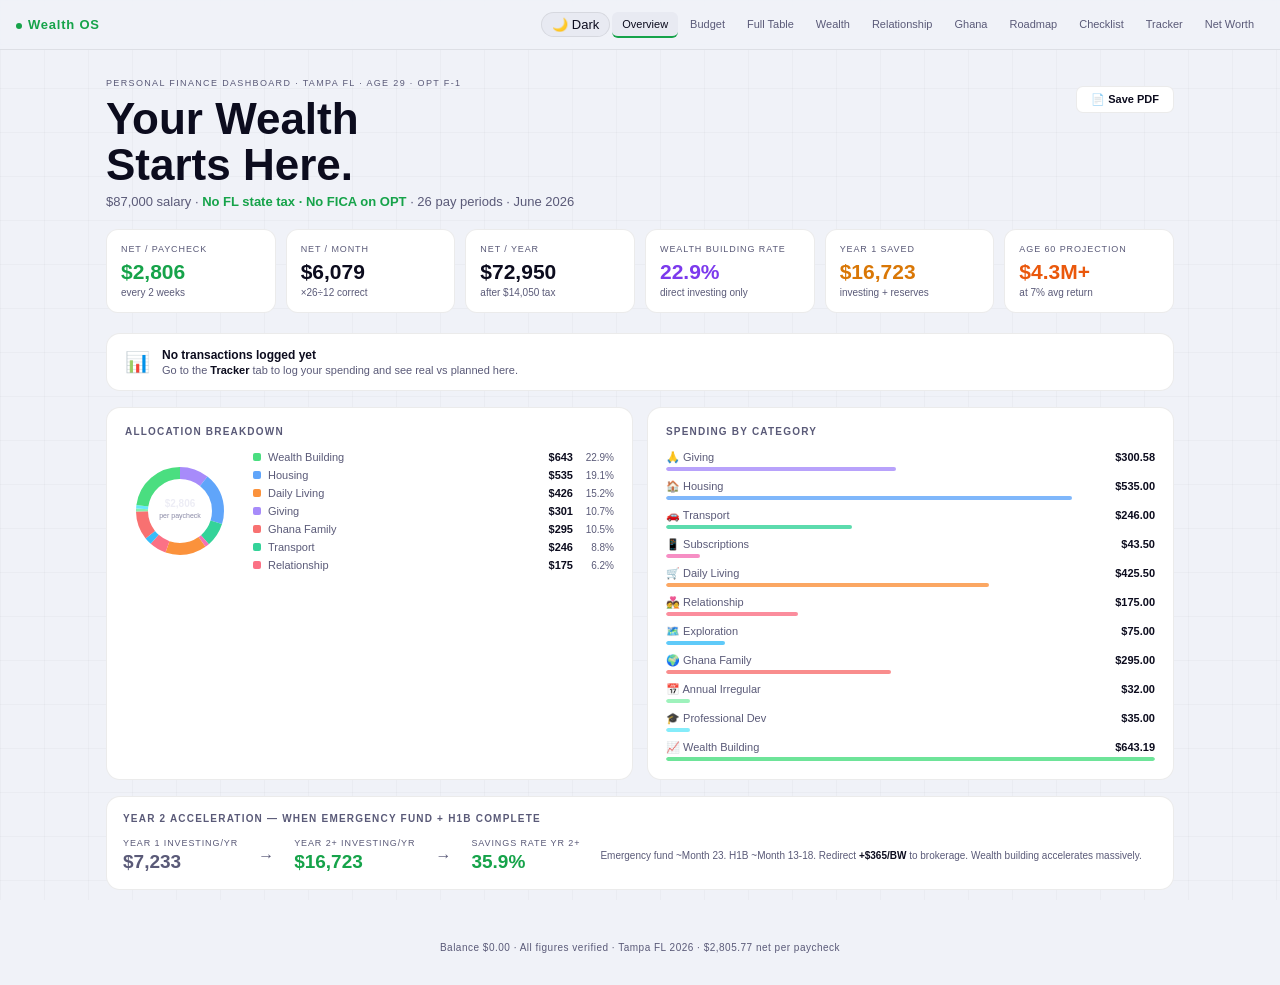
==== commit b34329af: "Add dark/light mode toggle with time-of-day auto-switching Light mode activates automatically 6am–7p" ====
--- a/index.html
+++ b/index.html
@@ -26,6 +26,8 @@
   <!-- Navigation / Tablist -->
   <nav id="nav" aria-label="Dashboard sections">
     <span id="navbrand" aria-label="Wealth OS Dashboard"><span class="dot" aria-hidden="true"></span>Wealth OS</span>
+
+    <button id="theme-toggle" aria-label="Toggle light/dark mode">🌙 Dark</button>
 
     <div role="tablist" aria-label="Dashboard tabs" style="display:flex;gap:2px;flex-wrap:wrap">
       <button id="tab-overview"  class="ntab on" role="tab" data-tab="overview"  aria-selected="true"  aria-controls="overview">Overview</button>
--- a/css/styles.css
+++ b/css/styles.css
@@ -19,6 +19,47 @@
   --pink:   #f472b6;
 }
 
+/* ─── Light Mode ─────────────────────────────────────────────────────────── */
+body.light {
+  --bg:     #f0f2f8;
+  --surf:   #ffffff;
+  --surf2:  #e8eaf2;
+  --border: rgba(0,0,0,0.08);
+  --brig:   rgba(0,0,0,0.14);
+  --text:   #0c0c1e;
+  --muted:  #5a5a78;
+  --green:  #16a34a;
+  --purple: #7c3aed;
+  --orange: #ea580c;
+  --gold:   #d97706;
+  --red:    #dc2626;
+  --blue:   #2563eb;
+  --teal:   #0d9488;
+  --pink:   #db2777;
+}
+
+body.light::before {
+  background-image:
+    linear-gradient(rgba(0,0,0,0.025) 1px, transparent 1px),
+    linear-gradient(90deg, rgba(0,0,0,0.025) 1px, transparent 1px);
+}
+
+/* ─── Theme Toggle Button ────────────────────────────────────────────────── */
+#theme-toggle {
+  margin-left: auto;
+  background: var(--surf2);
+  border: 1px solid var(--border);
+  color: var(--text);
+  border-radius: 20px;
+  padding: 4px 10px;
+  font-size: 13px;
+  cursor: pointer;
+  white-space: nowrap;
+  transition: background .15s, color .15s;
+  flex-shrink: 0;
+}
+#theme-toggle:hover { background: var(--brig); }
+
 /* ─── Base ───────────────────────────────────────────────────────────────── */
 body {
   font-family: -apple-system, BlinkMacSystemFont, 'Segoe UI', sans-serif;
@@ -106,6 +147,7 @@
   min-height: 50px;
   flex-wrap: wrap;
 }
+body.light #nav { background: rgba(240,242,248,0.95); }
 
 /* Backdrop-filter with progressive enhancement fallback */
 @supports (backdrop-filter: blur(1px)) {
@@ -113,6 +155,9 @@
 }
 @supports not (backdrop-filter: blur(1px)) {
   #nav { background: rgba(12,12,18,0.98); }
+}
+@supports not (backdrop-filter: blur(1px)) {
+  body.light #nav { background: rgba(240,242,248,0.98); }
 }
 
 #navbrand {
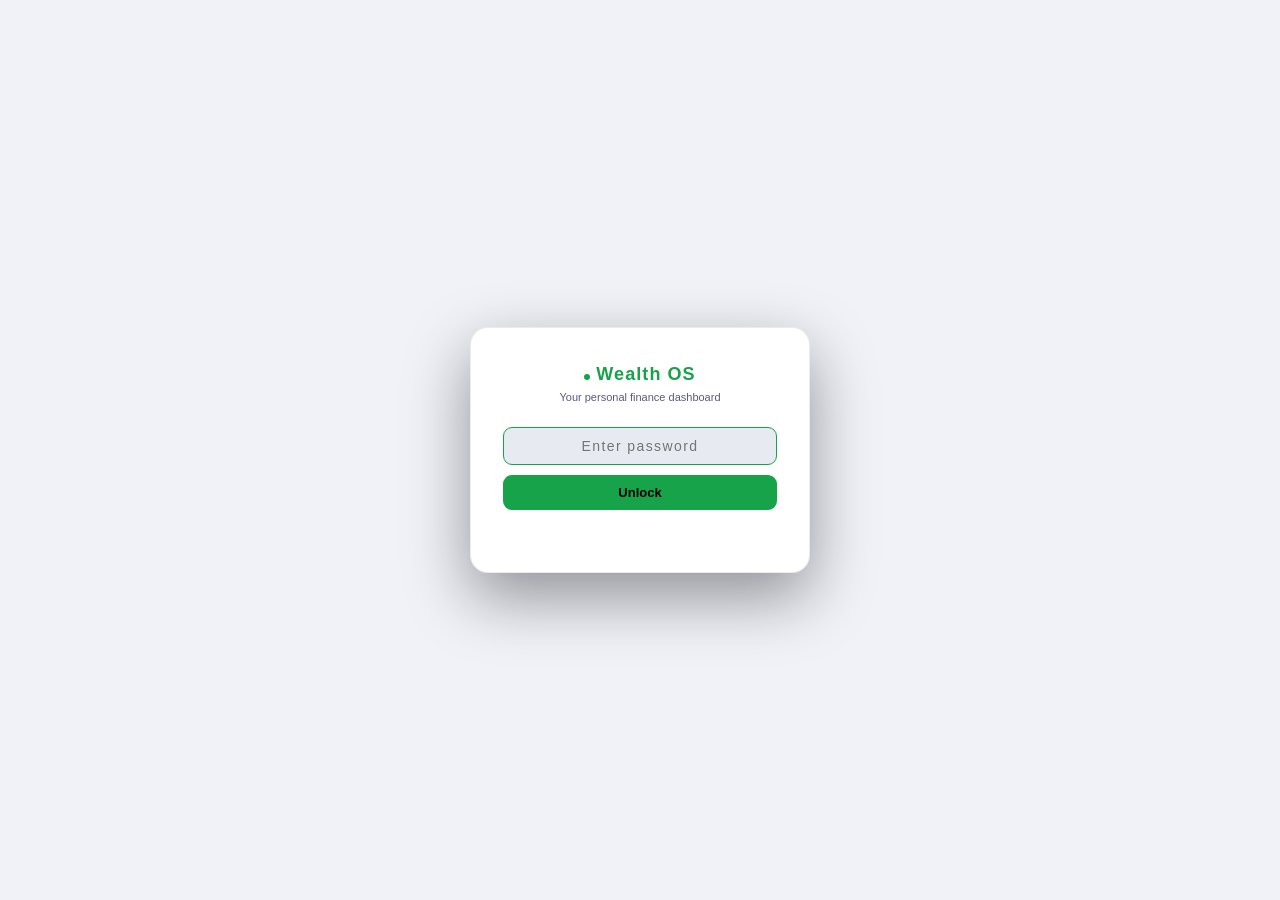
==== commit 3588da8e: "Add client-side password gate Locks the dashboard behind a password prompt. Unlocked state persists " ====
--- a/index.html
+++ b/index.html
@@ -20,6 +20,20 @@
 </head>
 <body>
 
+  <!-- Password Gate -->
+  <div id="gate" role="dialog" aria-modal="true" aria-label="Login">
+    <div id="gate-box">
+      <div id="gate-logo"><span class="dot" aria-hidden="true"></span>Wealth OS</div>
+      <p id="gate-sub">Your personal finance dashboard</p>
+      <form id="gate-form" autocomplete="off">
+        <label for="gate-input" class="sr-only">Password</label>
+        <input id="gate-input" type="password" placeholder="Enter password" autocomplete="current-password">
+        <button type="submit">Unlock</button>
+        <p id="gate-err" aria-live="polite"></p>
+      </form>
+    </div>
+  </div>
+
   <!-- Skip Navigation Link (accessibility) -->
   <a href="#overview" id="skip-link">Skip to main content</a>
 
@@ -27,9 +41,7 @@
   <nav id="nav" aria-label="Dashboard sections">
     <span id="navbrand" aria-label="Wealth OS Dashboard"><span class="dot" aria-hidden="true"></span>Wealth OS</span>
 
-    <button id="theme-toggle" aria-label="Toggle light/dark mode">🌙 Dark</button>
-
-    <div role="tablist" aria-label="Dashboard tabs" style="display:flex;gap:2px;flex-wrap:wrap">
+    <div role="tablist" aria-label="Dashboard tabs" style="display:flex;gap:2px;flex-wrap:wrap;flex:1">
       <button id="tab-overview"  class="ntab on" role="tab" data-tab="overview"  aria-selected="true"  aria-controls="overview">Overview</button>
       <button id="tab-budget"    class="ntab"    role="tab" data-tab="budget"    aria-selected="false" aria-controls="budget">Budget</button>
       <button id="tab-table"     class="ntab"    role="tab" data-tab="table"     aria-selected="false" aria-controls="table">Full Table</button>
@@ -41,6 +53,8 @@
       <button id="tab-tracker"   class="ntab"    role="tab" data-tab="tracker"   aria-selected="false" aria-controls="tracker">Tracker</button>
       <button id="tab-networth"  class="ntab"    role="tab" data-tab="networth"  aria-selected="false" aria-controls="networth">Net Worth</button>
     </div>
+
+    <button id="theme-toggle" aria-label="Switch to light mode">🌙</button>
   </nav>
 
   <main>
@@ -92,6 +106,12 @@
           <p class="acnote">Emergency fund ~Month 23. H1B ~Month 13-18. Redirect <strong style="color:var(--text)">+$365/BW</strong> to brokerage. Wealth building accelerates massively.</p>
         </div>
       </div>
+
+      <!-- Visa / Immigration Timeline -->
+      <div class="card" style="margin-top:14px">
+        <div class="card-title">Visa &amp; immigration timeline — F-1 OPT → H1B</div>
+        <div id="visa-timeline" style="margin-top:6px"></div>
+      </div>
     </section>
 
     <!-- ── Budget ──────────────────────────────────────────────────────────── -->
@@ -249,6 +269,9 @@
         <div id="tracker-log"></div>
       </div>
 
+      <!-- Multi-period spending comparison -->
+      <div id="tracker-multi-period"></div>
+
       <!-- Backup & Restore -->
       <div id="tracker-backup"></div>
 
@@ -273,10 +296,22 @@
         </div>
       </div>
 
+      <!-- Trend chart -->
+      <div class="card" style="margin-bottom:14px">
+        <div class="card-title">Net worth over time</div>
+        <div id="nw-chart" style="margin-top:8px"></div>
+      </div>
+
       <!-- History -->
-      <div class="card">
+      <div class="card" style="margin-bottom:14px">
         <div class="card-title">Snapshot history</div>
         <div id="nw-history" style="margin-top:8px"></div>
+      </div>
+
+      <!-- Credit score tracker -->
+      <div class="card">
+        <div class="card-title">Credit score tracker</div>
+        <div id="cs-section" style="margin-top:8px"></div>
       </div>
     </section>
 
--- a/css/styles.css
+++ b/css/styles.css
@@ -44,21 +44,102 @@
     linear-gradient(90deg, rgba(0,0,0,0.025) 1px, transparent 1px);
 }
 
-/* ─── Theme Toggle Button ────────────────────────────────────────────────── */
+/* ─── Theme Toggle Button — icon-only circle, far-right of nav ───────────── */
 #theme-toggle {
-  margin-left: auto;
+  width: 34px;
+  height: 34px;
+  border-radius: 50%;
   background: var(--surf2);
   border: 1px solid var(--border);
   color: var(--text);
-  border-radius: 20px;
-  padding: 4px 10px;
+  font-size: 16px;
+  line-height: 1;
+  cursor: pointer;
+  display: flex;
+  align-items: center;
+  justify-content: center;
+  flex-shrink: 0;
+  margin-left: 8px;
+  transition: background .15s, border-color .15s, transform .2s;
+}
+#theme-toggle:hover { background: var(--brig); border-color: var(--brig); transform: scale(1.12); }
+
+/* ─── Password Gate ──────────────────────────────────────────────────────── */
+#gate {
+  position: fixed;
+  inset: 0;
+  background: var(--bg);
+  z-index: 9999;
+  display: flex;
+  align-items: center;
+  justify-content: center;
+  padding: 20px;
+}
+#gate.hidden { display: none; }
+
+#gate-box {
+  background: var(--surf);
+  border: 1px solid var(--border);
+  border-radius: 18px;
+  padding: 36px 32px;
+  width: 100%;
+  max-width: 340px;
+  text-align: center;
+  box-shadow: 0 24px 64px rgba(0,0,0,.4);
+}
+
+#gate-logo {
+  font-size: 18px;
+  font-weight: 800;
+  color: var(--green);
+  letter-spacing: .06em;
+  margin-bottom: 6px;
+}
+
+#gate-sub {
+  font-size: 11px;
+  color: var(--muted);
+  margin-bottom: 24px;
+}
+
+#gate-form {
+  display: flex;
+  flex-direction: column;
+  gap: 10px;
+}
+
+#gate-input {
+  background: var(--surf2);
+  border: 1px solid var(--border);
+  border-radius: 9px;
+  color: var(--text);
+  font-size: 14px;
+  padding: 10px 14px;
+  text-align: center;
+  letter-spacing: .1em;
+  outline: none;
+  transition: border-color .15s;
+}
+#gate-input:focus { border-color: var(--green); }
+
+#gate-form button {
+  background: var(--green);
+  color: #000;
+  font-weight: 700;
   font-size: 13px;
-  cursor: pointer;
-  white-space: nowrap;
-  transition: background .15s, color .15s;
-  flex-shrink: 0;
-}
-#theme-toggle:hover { background: var(--brig); }
+  border: none;
+  border-radius: 9px;
+  padding: 10px;
+  cursor: pointer;
+  transition: opacity .15s;
+}
+#gate-form button:hover { opacity: .88; }
+
+#gate-err {
+  font-size: 11px;
+  color: var(--red);
+  min-height: 16px;
+}
 
 /* ─── Base ───────────────────────────────────────────────────────────────── */
 body {
@@ -273,7 +354,7 @@
   cursor: pointer;
   padding: 4px 11px;
   border-radius: 5px;
-  transition: all .15s;
+  transition: color .15s, background-color .15s;
 }
 .vtb.on { background: var(--surf2); color: var(--text); }
 
@@ -303,7 +384,7 @@
 .bimd   { width: 5px; height: 5px; border-radius: 50%; background: var(--border); flex-shrink: 0; margin-top: 4px; }
 .bimd.b { background: var(--purple); }
 .bimn   { font-size: 11px; color: var(--muted); line-height: 1.3; }
-.bimno  { font-size: 9px; color: #7a7a9a; margin-top: 1px; } /* #7a7a9a = 4.6:1 on --bg, passes WCAG AA */
+.bimno  { font-size: 9px; color: var(--muted); margin-top: 1px; } /* var(--muted): 5.3:1 dark, 6.6:1 light — passes WCAG AA in both themes */
 .bima   { font-size: 12px; font-weight: 600; flex-shrink: 0; padding-left: 8px; }
 .bima.z { color: var(--red); opacity: .7; }
 
@@ -391,7 +472,7 @@
   background: var(--surf);
   color: var(--text);
   cursor: pointer;
-  transition: all .15s;
+  transition: color .15s, background-color .15s, border-color .15s;
 }
 .tact-btn:hover { border-color: var(--brig); background: var(--surf2); }
 .tact-btn.primary { background: rgba(74,222,128,.1); border-color: rgba(74,222,128,.3); color: var(--green); }
@@ -428,7 +509,7 @@
 
 /* ─── Dating Cards ────────────────────────────────────────────────────────── */
 .dgrid { display: grid; grid-template-columns: repeat(auto-fill, minmax(230px,1fr)); gap: 10px; margin-bottom: 24px; }
-.dc    { background: var(--surf); border: 1px solid var(--border); border-radius: 12px; padding: 14px; transition: all .2s; }
+.dc    { background: var(--surf); border: 1px solid var(--border); border-radius: 12px; padding: 14px; transition: border-color .2s; }
 .dc:hover { border-color: var(--brig); }
 .dtag  { font-size: 9px; letter-spacing: .1em; text-transform: uppercase; color: var(--orange); margin-bottom: 6px; }
 .dtit  { font-size: 13px; font-weight: 600; margin-bottom: 3px; }
@@ -445,7 +526,7 @@
 
 /* ─── Roadmap Grid ────────────────────────────────────────────────────────── */
 .rgrid { display: grid; grid-template-columns: repeat(auto-fill, minmax(260px,1fr)); gap: 10px; }
-.rc    { background: var(--surf); border: 1px solid var(--border); border-radius: 12px; padding: 14px; transition: all .2s; }
+.rc    { background: var(--surf); border: 1px solid var(--border); border-radius: 12px; padding: 14px; transition: border-color .2s; }
 .rc:hover { border-color: var(--brig); }
 .rph   { font-size: 9px; letter-spacing: .12em; text-transform: uppercase; margin-bottom: 8px; font-weight: 600; }
 .rit   { display: flex; align-items: flex-start; gap: 7px; font-size: 11px; color: var(--muted); line-height: 1.4; margin-bottom: 6px; }
@@ -464,7 +545,7 @@
   border: 1px solid var(--border);
   border-radius: 9px;
   padding: 11px 12px;
-  transition: all .2s;
+  transition: opacity .2s, border-color .2s;
   cursor: pointer;
 }
 .ci:hover  { border-color: var(--brig); }
@@ -481,7 +562,7 @@
 
 .ctag  { font-size: 8px; letter-spacing: .07em; text-transform: uppercase; padding: 2px 6px; border-radius: 4px; flex-shrink: 0; margin-top: 1px; font-weight: 600; }
 .tu    { background: rgba(248,113,113,.12); color: var(--red); }
-.t1    { background: rgba(251,191,36,.12);  color: var(--gold); }
+.t1    { background: rgba(251,191,36,.12);  color: #b45309; } /* #b45309 = 5.1:1 on light surf, 4.9:1 on dark — passes AA both modes */
 .t2    { background: rgba(167,139,250,.12); color: var(--purple); }
 .t3    { background: rgba(74,222,128,.12);  color: var(--green); }
 
@@ -735,6 +816,66 @@
   .tpnav { padding: 5px 10px; }
 }
 
+/* ─── Visa Timeline ──────────────────────────────────────────────────────── */
+.vt-item {
+  display: flex;
+  align-items: flex-start;
+  gap: 12px;
+  padding: 9px 0;
+  border-bottom: 1px solid var(--border);
+}
+.vt-item:last-child { border-bottom: none; }
+.vt-dot {
+  width: 9px; height: 9px;
+  border-radius: 50%;
+  flex-shrink: 0;
+  margin-top: 4px;
+}
+.vt-body  { flex: 1; }
+.vt-head  { display: flex; justify-content: space-between; align-items: baseline; gap: 8px; margin-bottom: 2px; }
+.vt-label { font-size: 12px; font-weight: 600; }
+.vt-days  { font-size: 11px; font-weight: 700; white-space: nowrap; flex-shrink: 0; }
+.vt-date  { font-size: 10px; color: var(--muted); line-height: 1.4; }
+
+/* ─── Multi-period Chart ─────────────────────────────────────────────────── */
+.mp-bars {
+  display: flex;
+  align-items: flex-end;
+  gap: 6px;
+  height: 88px;
+  padding-bottom: 0;
+}
+.mp-bar-col {
+  flex: 1;
+  display: flex;
+  flex-direction: column;
+  align-items: center;
+  gap: 3px;
+  height: 100%;
+}
+.mp-bar-wrap {
+  flex: 1;
+  width: 100%;
+  display: flex;
+  align-items: flex-end;
+}
+.mp-bar {
+  width: 100%;
+  border-radius: 3px 3px 0 0;
+  min-height: 2px;
+  opacity: .85;
+  transition: opacity .15s;
+}
+.mp-bar:hover { opacity: 1; }
+.mp-val  { font-size: 9px; color: var(--muted); font-variant-numeric: tabular-nums; white-space: nowrap; }
+.mp-lbl  { font-size: 9px; color: var(--muted); text-align: center; }
+
+/* ─── Credit Score ───────────────────────────────────────────────────────── */
+.cs-score-display { text-align: center; padding: 16px 0 10px; }
+.cs-score-num  { font-size: 48px; font-weight: 800; line-height: 1; }
+.cs-score-band { font-size: 11px; font-weight: 600; margin-top: 4px; letter-spacing: .06em; text-transform: uppercase; }
+.cs-score-date { font-size: 10px; color: var(--muted); margin-top: 2px; }
+
 /* ─── Reduced Motion (WCAG 2.1 SC 2.3.3 — Level AA) ────────────────────── */
 @media (prefers-reduced-motion: reduce) {
   *, *::before, *::after {
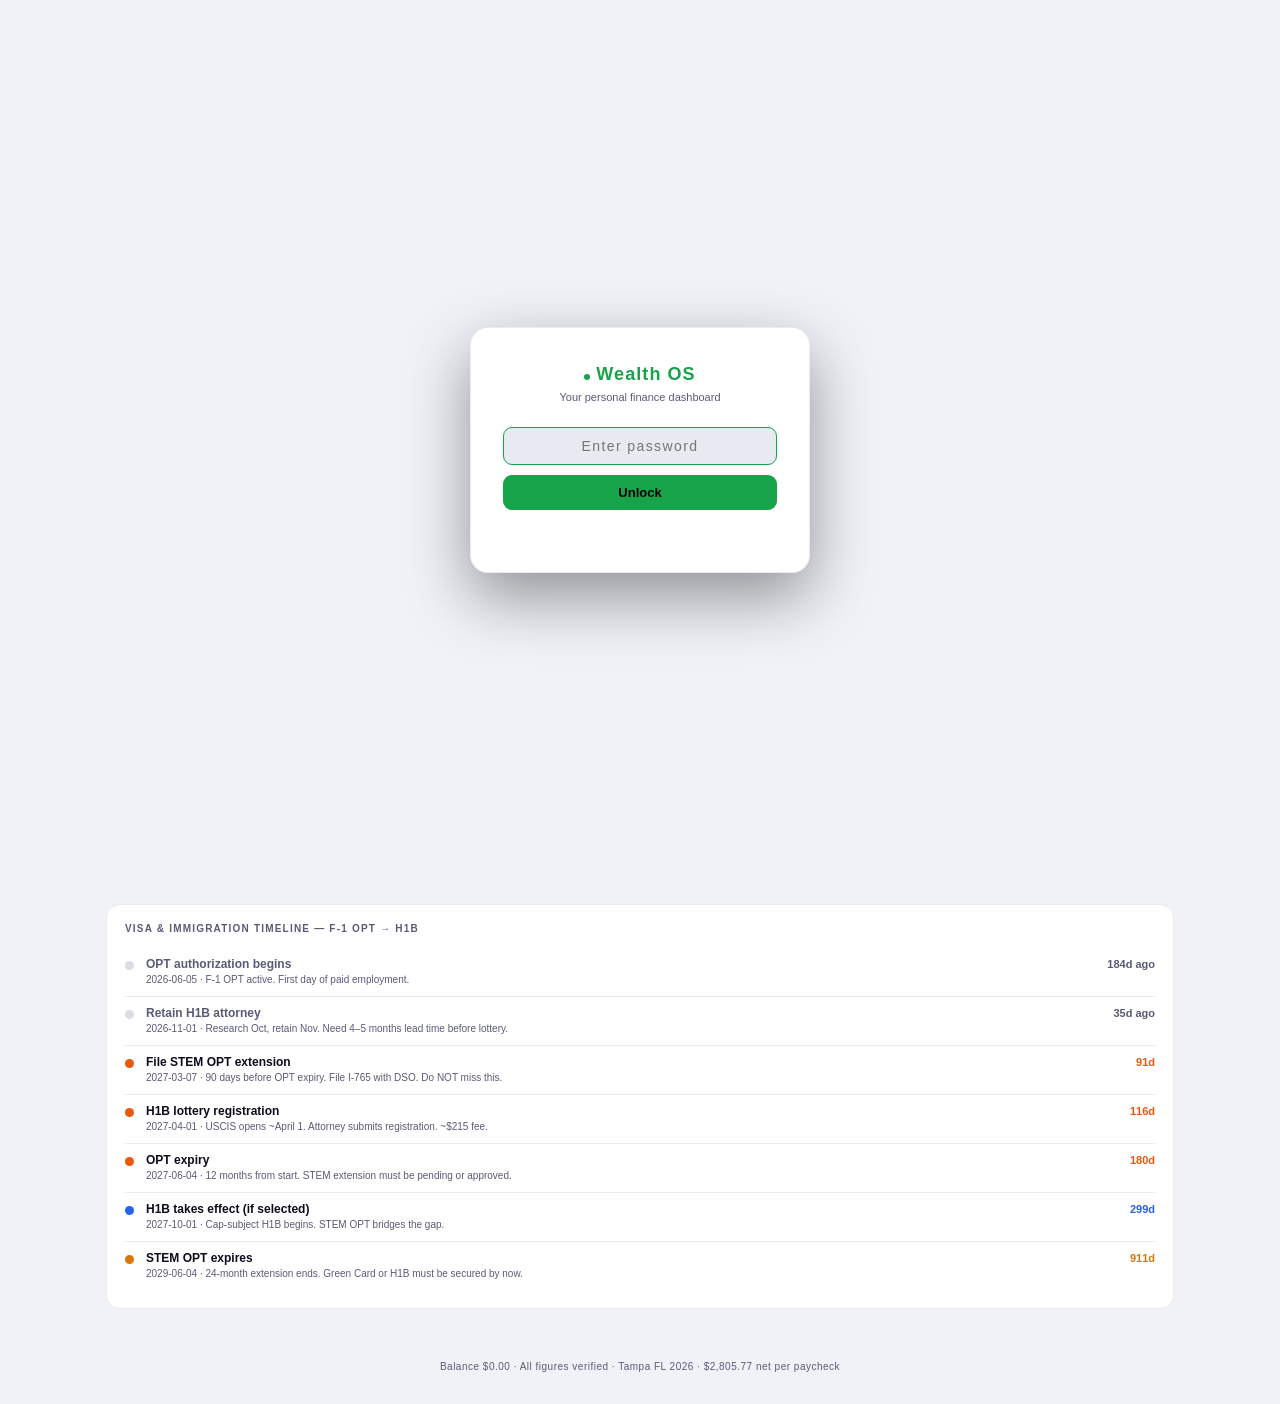
==== commit fc097a7a: "Show current month, week number, and pay period in Overview header Displays e.g. "March 2026 · Week " ====
--- a/index.html
+++ b/index.html
@@ -70,7 +70,7 @@
             Your Wealth<br>Starts Here.
           </h1>
           <p style="font-size:13px;color:var(--muted)">
-            $87,000 salary · <span style="color:var(--green);font-weight:600">No FL state tax · No FICA on OPT</span> · 26 pay periods · June 2026
+            $87,000 salary · <span style="color:var(--green);font-weight:600">No FL state tax · No FICA on OPT</span> · 26 pay periods · <span id="overview-date-label"></span>
           </p>
         </div>
         <button id="btnPrintOverview" class="tact-btn" style="white-space:nowrap;flex-shrink:0;margin-top:8px" aria-label="Print or save overview as PDF">📄 Save PDF</button>
